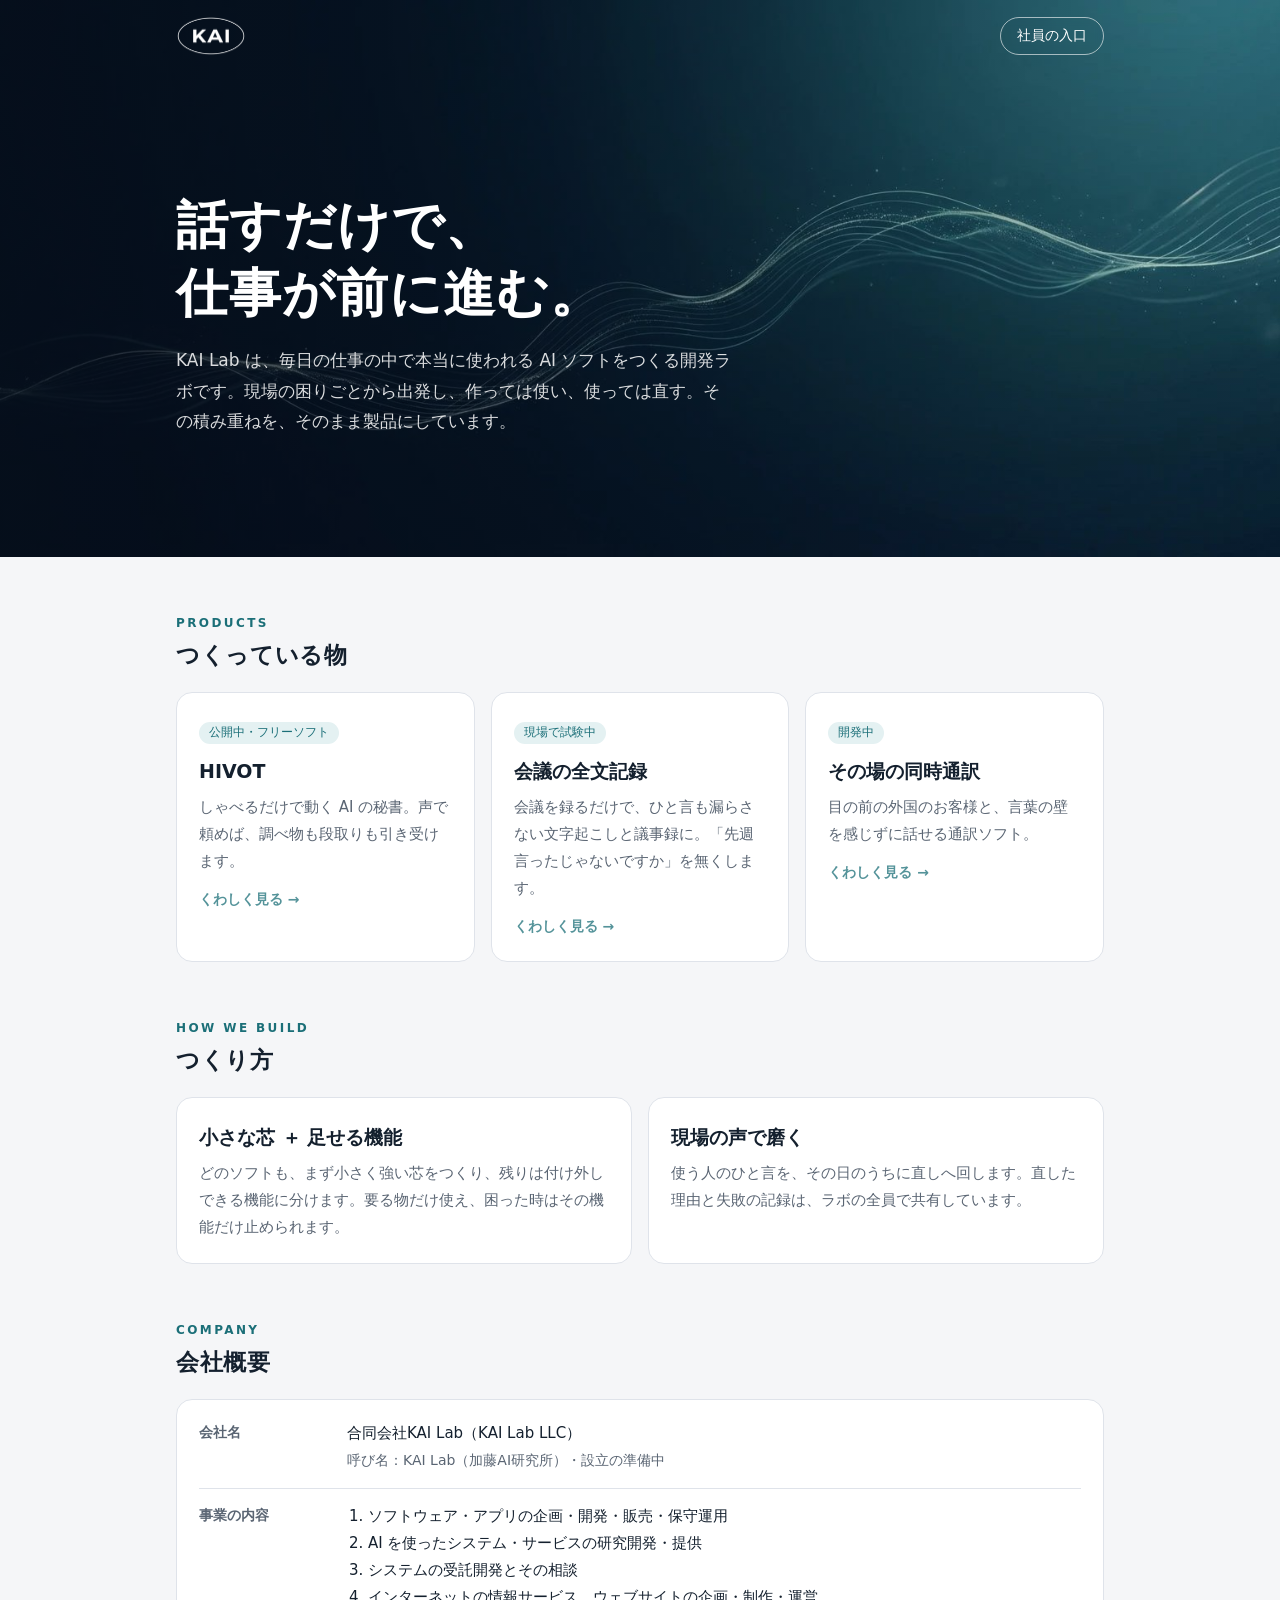
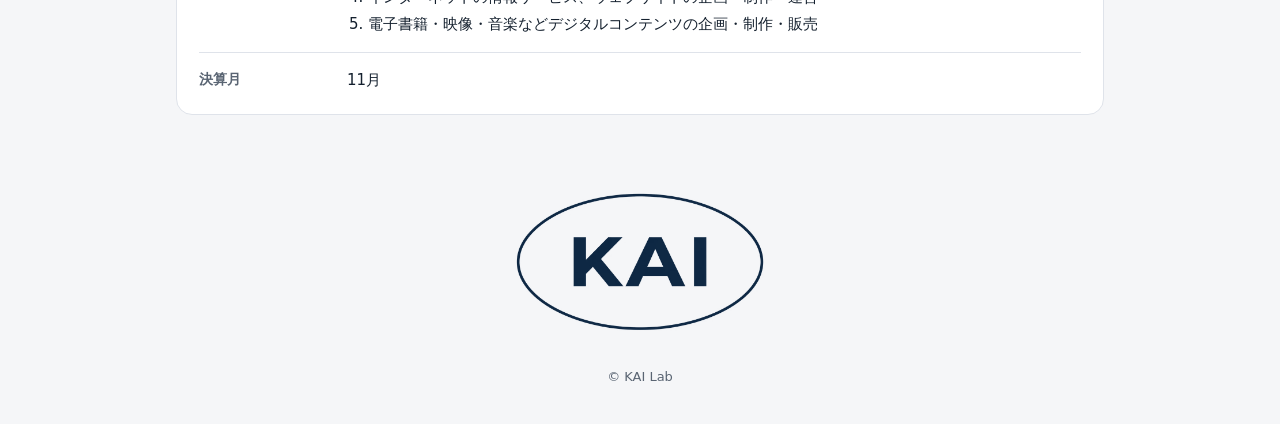
==== docs/index.html @ 9863f71c "公式ページに会社概要（合同会社KAI Lab・事業の内容・決算月）を足す KAI会社登録の主任から届いた決まり（2026-11-25）どおり。本店の住所・代表者はまだ載せない。  Co-Authore" ====
<!doctype html>
<html lang="ja">
<head>
<meta charset="utf-8">
<meta name="viewport" content="width=device-width,initial-scale=1">
<title>KAI Lab</title>
<meta name="description" content="KAI Lab は、話すだけで仕事が進む AI ソフトをつくる開発ラボです。">
<meta property="og:title" content="KAI Lab">
<meta property="og:description" content="話すだけで、仕事が前に進む。現場で本当に使われる AI ソフトをつくる開発ラボ。">
<meta property="og:image" content="https://madbrolabs.github.io/kai-shain/img/hero.jpg">
<link rel="icon" href="img/kai_logo_s.png">
<style>
:root{--bg:#f5f6f8;--card:#fff;--ink:#14202e;--sub:#5a6573;--line:#dfe3ea;--navy:#0d2843;--acc:#1b6f78;--acc2:#e4f1f2}
@media (prefers-color-scheme:dark){:root{--bg:#0b1520;--card:#122233;--ink:#e8edf3;--sub:#9fb0c2;--line:#243649;--acc:#6cc6cc;--acc2:#16303a}}
*{box-sizing:border-box}
body{margin:0;background:var(--bg);color:var(--ink);font:17px/1.8 "Hiragino Sans","Yu Gothic UI","Meiryo",system-ui,sans-serif}
.w{max-width:960px;margin:0 auto;padding:0 16px}
.hero{position:relative;color:#fff;background:#0a1a2b url(img/hero.jpg) center/cover no-repeat;overflow:hidden}
.hero::after{content:"";position:absolute;inset:0;background:linear-gradient(90deg,rgba(6,16,28,.82) 0%,rgba(6,16,28,.45) 55%,rgba(6,16,28,.1) 100%)}
.hero>*{position:relative;z-index:1}
nav{display:flex;align-items:center;padding:16px 0}
nav img{height:40px;width:auto;display:block}
nav .sp{flex:1}
nav a{color:#fff;text-decoration:none;font-size:14px;border:1px solid rgba(255,255,255,.6);border-radius:99px;padding:5px 16px;backdrop-filter:blur(4px)}
nav a:hover{background:rgba(255,255,255,.12)}
.hero .w{padding-bottom:0}
.hero-in{padding:min(14vw,120px) 0 min(14vw,120px)}
.hero h1{font-size:clamp(30px,6.4vw,52px);line-height:1.3;margin:0 0 18px;letter-spacing:.02em;font-weight:700}
.hero p{color:rgba(255,255,255,.85);font-size:17px;max-width:560px;margin:0}
h2{font-size:23px;margin:56px 0 16px;letter-spacing:.03em}
h2 small{display:block;font-size:12px;color:var(--acc);letter-spacing:.2em;font-weight:600}
.g{display:grid;grid-template-columns:repeat(auto-fit,minmax(250px,1fr));gap:16px}
.c{background:var(--card);border:1px solid var(--line);border-radius:16px;padding:22px;transition:transform .2s,box-shadow .2s}
.c:hover{transform:translateY(-2px);box-shadow:0 10px 28px rgba(13,40,67,.10)}
.c h3{margin:0 0 6px;font-size:19px}
.c p{margin:0;color:var(--sub);font-size:15px}
.tag{display:inline-block;font-size:12px;background:var(--acc2);color:var(--acc);border-radius:99px;padding:0 10px;margin-bottom:10px}
.c a{color:var(--acc)}
a.ln{display:block;color:inherit;text-decoration:none;position:relative}
a.ln:hover,a.ln:focus-visible{transform:translateY(-4px);border-color:var(--acc);box-shadow:0 0 0 3px var(--acc2),0 14px 36px rgba(27,111,120,.28);outline:none}
a.ln:hover h3,a.ln:focus-visible h3{color:var(--acc)}
a.ln .more{display:block;margin-top:12px;font-size:14px;font-weight:700;color:var(--acc);opacity:.75;transition:opacity .2s,transform .2s}
a.ln:hover .more{opacity:1;transform:translateX(4px)}
.gaiyou{background:var(--card);border:1px solid var(--line);border-radius:16px;padding:6px 22px;margin:0}
.gaiyou div{display:grid;grid-template-columns:8em 1fr;gap:12px;padding:14px 0;border-top:1px solid var(--line)}
.gaiyou div:first-child{border-top:0}
.gaiyou dt{color:var(--sub);font-size:14px;font-weight:600}
.gaiyou dd{margin:0;font-size:15px}
.gaiyou ol{margin:0;padding-left:1.4em}
@media (max-width:560px){.gaiyou div{grid-template-columns:1fr;gap:2px}}
.mark{display:flex;justify-content:center;margin:72px 0 0}
.mark img{width:min(260px,60vw);height:auto}
.mark .d{display:none}
@media (prefers-color-scheme:dark){.mark .l{display:none}.mark .d{display:block}}
footer{color:var(--sub);font-size:13px;padding:28px 0 36px;text-align:center}
</style>
</head>
<body>
<header class="hero">
<div class="w">
<nav><img src="img/kai_logo_shiro_s.png" alt="KAI"><span class="sp"></span><a href="shain/">社員の入口</a></nav>
<div class="hero-in">
<h1>話すだけで、<br>仕事が前に進む。</h1>
<p>KAI Lab は、毎日の仕事の中で本当に使われる AI ソフトをつくる開発ラボです。現場の困りごとから出発し、作っては使い、使っては直す。その積み重ねを、そのまま製品にしています。</p>
</div>
</div>
</header>
<main class="w">
<h2><small>PRODUCTS</small>つくっている物</h2>
<div class="g">
<a class="c ln" href="hivot.html"><span class="tag">公開中・フリーソフト</span><h3>HIVOT</h3><p>しゃべるだけで動く AI の秘書。声で頼めば、調べ物も段取りも引き受けます。</p><span class="more">くわしく見る →</span></a>
<a class="c ln" href="gijiroku.html"><span class="tag">現場で試験中</span><h3>会議の全文記録</h3><p>会議を録るだけで、ひと言も漏らさない文字起こしと議事録に。「先週言ったじゃないですか」を無くします。</p><span class="more">くわしく見る →</span></a>
<a class="c ln" href="tsuuyaku.html"><span class="tag">開発中</span><h3>その場の同時通訳</h3><p>目の前の外国のお客様と、言葉の壁を感じずに話せる通訳ソフト。</p><span class="more">くわしく見る →</span></a>
</div>

<h2><small>HOW WE BUILD</small>つくり方</h2>
<div class="g">
<div class="c"><h3>小さな芯 ＋ 足せる機能</h3><p>どのソフトも、まず小さく強い芯をつくり、残りは付け外しできる機能に分けます。要る物だけ使え、困った時はその機能だけ止められます。</p></div>
<div class="c"><h3>現場の声で磨く</h3><p>使う人のひと言を、その日のうちに直しへ回します。直した理由と失敗の記録は、ラボの全員で共有しています。</p></div>
</div>

<h2><small>COMPANY</small>会社概要</h2>
<dl class="gaiyou">
<div><dt>会社名</dt><dd>合同会社KAI Lab（KAI Lab LLC）<br><span style="color:var(--sub);font-size:14px">呼び名：KAI Lab（加藤AI研究所）・設立の準備中</span></dd></div>
<div><dt>事業の内容</dt><dd><ol>
<li>ソフトウェア・アプリの企画・開発・販売・保守運用</li>
<li>AI を使ったシステム・サービスの研究開発・提供</li>
<li>システムの受託開発とその相談</li>
<li>インターネットの情報サービス、ウェブサイトの企画・制作・運営</li>
<li>電子書籍・映像・音楽などデジタルコンテンツの企画・制作・販売</li>
</ol></dd></div>
<div><dt>決算月</dt><dd>11月</dd></div>
</dl>

<div class="mark"><img class="l" src="img/kai_logo.png" alt="KAI"><img class="d" src="img/kai_logo_shiro.png" alt=""></div>
<footer>© KAI Lab</footer>
</main>
</body>
</html>
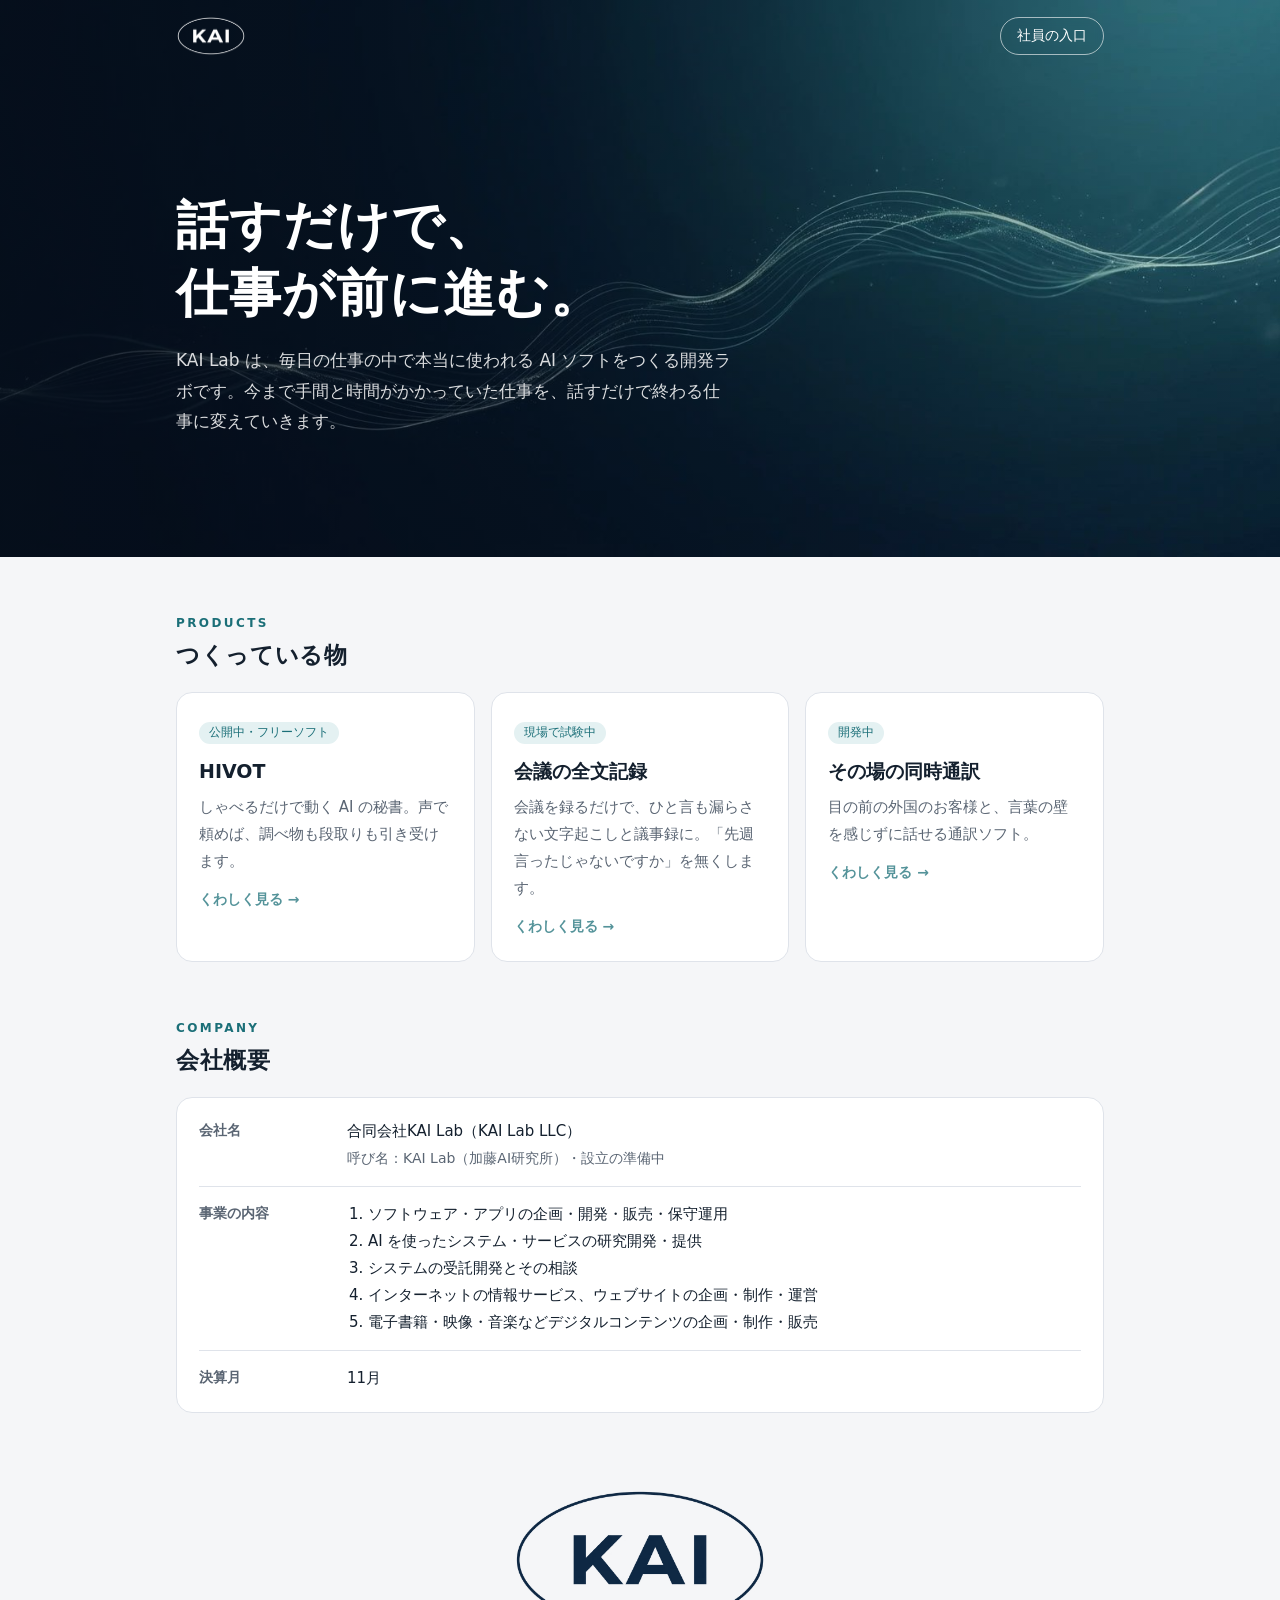
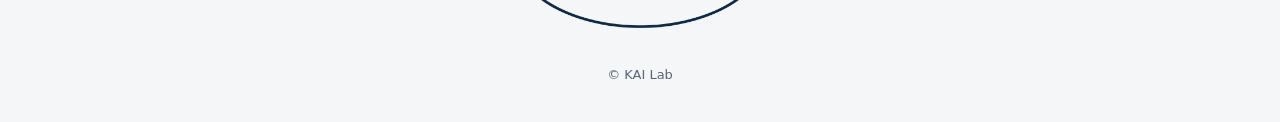
==== commit d29e1a32: "公式ページの文を「出来る事」だけの言い方に直す（社長の決まり 2026-11-25） - index.html：「HOW WE BUILD つくり方」の節を丸ごと削除。冒頭の一文から作り方の話（作って" ====
--- a/docs/index.html
+++ b/docs/index.html
@@ -61,7 +61,7 @@
 <nav><img src="img/kai_logo_shiro_s.png" alt="KAI"><span class="sp"></span><a href="shain/">社員の入口</a></nav>
 <div class="hero-in">
 <h1>話すだけで、<br>仕事が前に進む。</h1>
-<p>KAI Lab は、毎日の仕事の中で本当に使われる AI ソフトをつくる開発ラボです。現場の困りごとから出発し、作っては使い、使っては直す。その積み重ねを、そのまま製品にしています。</p>
+<p>KAI Lab は、毎日の仕事の中で本当に使われる AI ソフトをつくる開発ラボです。今まで手間と時間がかかっていた仕事を、話すだけで終わる仕事に変えていきます。</p>
 </div>
 </div>
 </header>
@@ -71,12 +71,6 @@
 <a class="c ln" href="hivot.html"><span class="tag">公開中・フリーソフト</span><h3>HIVOT</h3><p>しゃべるだけで動く AI の秘書。声で頼めば、調べ物も段取りも引き受けます。</p><span class="more">くわしく見る →</span></a>
 <a class="c ln" href="gijiroku.html"><span class="tag">現場で試験中</span><h3>会議の全文記録</h3><p>会議を録るだけで、ひと言も漏らさない文字起こしと議事録に。「先週言ったじゃないですか」を無くします。</p><span class="more">くわしく見る →</span></a>
 <a class="c ln" href="tsuuyaku.html"><span class="tag">開発中</span><h3>その場の同時通訳</h3><p>目の前の外国のお客様と、言葉の壁を感じずに話せる通訳ソフト。</p><span class="more">くわしく見る →</span></a>
-</div>
-
-<h2><small>HOW WE BUILD</small>つくり方</h2>
-<div class="g">
-<div class="c"><h3>小さな芯 ＋ 足せる機能</h3><p>どのソフトも、まず小さく強い芯をつくり、残りは付け外しできる機能に分けます。要る物だけ使え、困った時はその機能だけ止められます。</p></div>
-<div class="c"><h3>現場の声で磨く</h3><p>使う人のひと言を、その日のうちに直しへ回します。直した理由と失敗の記録は、ラボの全員で共有しています。</p></div>
 </div>
 
 <h2><small>COMPANY</small>会社概要</h2>
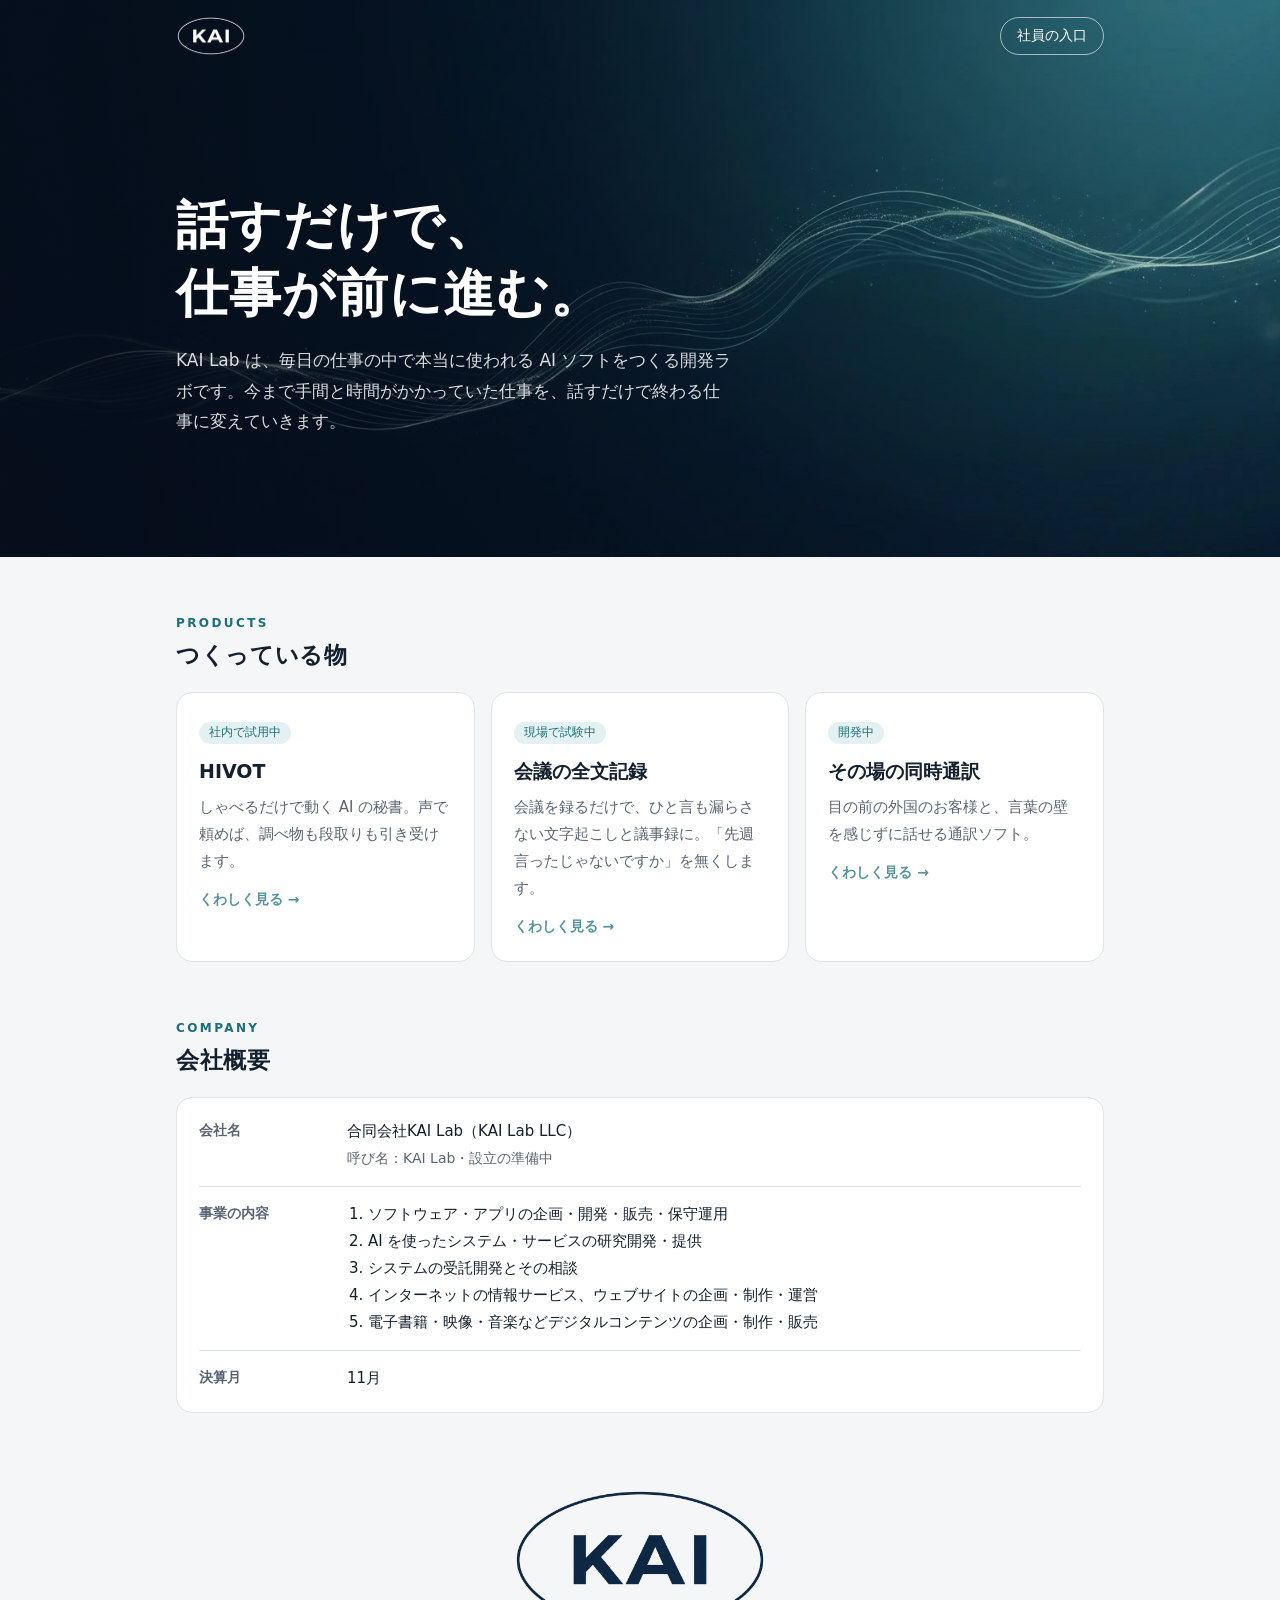
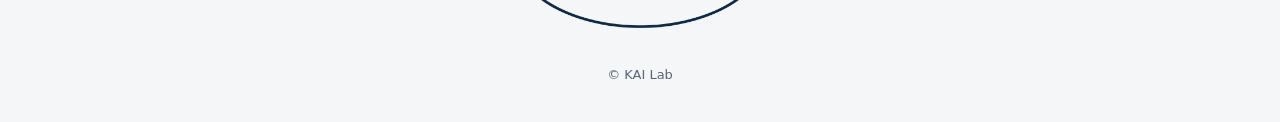
==== commit 572d1911: "公式サイト：HIVOT を「社内で試用中」に、会社の呼び名から名字を外す - HIVOT の GitHub が非公開になるため、hivot.html の「GitHub で見る・入れる」の道を外し、「使" ====
--- a/docs/index.html
+++ b/docs/index.html
@@ -68,14 +68,14 @@
 <main class="w">
 <h2><small>PRODUCTS</small>つくっている物</h2>
 <div class="g">
-<a class="c ln" href="hivot.html"><span class="tag">公開中・フリーソフト</span><h3>HIVOT</h3><p>しゃべるだけで動く AI の秘書。声で頼めば、調べ物も段取りも引き受けます。</p><span class="more">くわしく見る →</span></a>
+<a class="c ln" href="hivot.html"><span class="tag">社内で試用中</span><h3>HIVOT</h3><p>しゃべるだけで動く AI の秘書。声で頼めば、調べ物も段取りも引き受けます。</p><span class="more">くわしく見る →</span></a>
 <a class="c ln" href="gijiroku.html"><span class="tag">現場で試験中</span><h3>会議の全文記録</h3><p>会議を録るだけで、ひと言も漏らさない文字起こしと議事録に。「先週言ったじゃないですか」を無くします。</p><span class="more">くわしく見る →</span></a>
 <a class="c ln" href="tsuuyaku.html"><span class="tag">開発中</span><h3>その場の同時通訳</h3><p>目の前の外国のお客様と、言葉の壁を感じずに話せる通訳ソフト。</p><span class="more">くわしく見る →</span></a>
 </div>
 
 <h2><small>COMPANY</small>会社概要</h2>
 <dl class="gaiyou">
-<div><dt>会社名</dt><dd>合同会社KAI Lab（KAI Lab LLC）<br><span style="color:var(--sub);font-size:14px">呼び名：KAI Lab（加藤AI研究所）・設立の準備中</span></dd></div>
+<div><dt>会社名</dt><dd>合同会社KAI Lab（KAI Lab LLC）<br><span style="color:var(--sub);font-size:14px">呼び名：KAI Lab・設立の準備中</span></dd></div>
 <div><dt>事業の内容</dt><dd><ol>
 <li>ソフトウェア・アプリの企画・開発・販売・保守運用</li>
 <li>AI を使ったシステム・サービスの研究開発・提供</li>
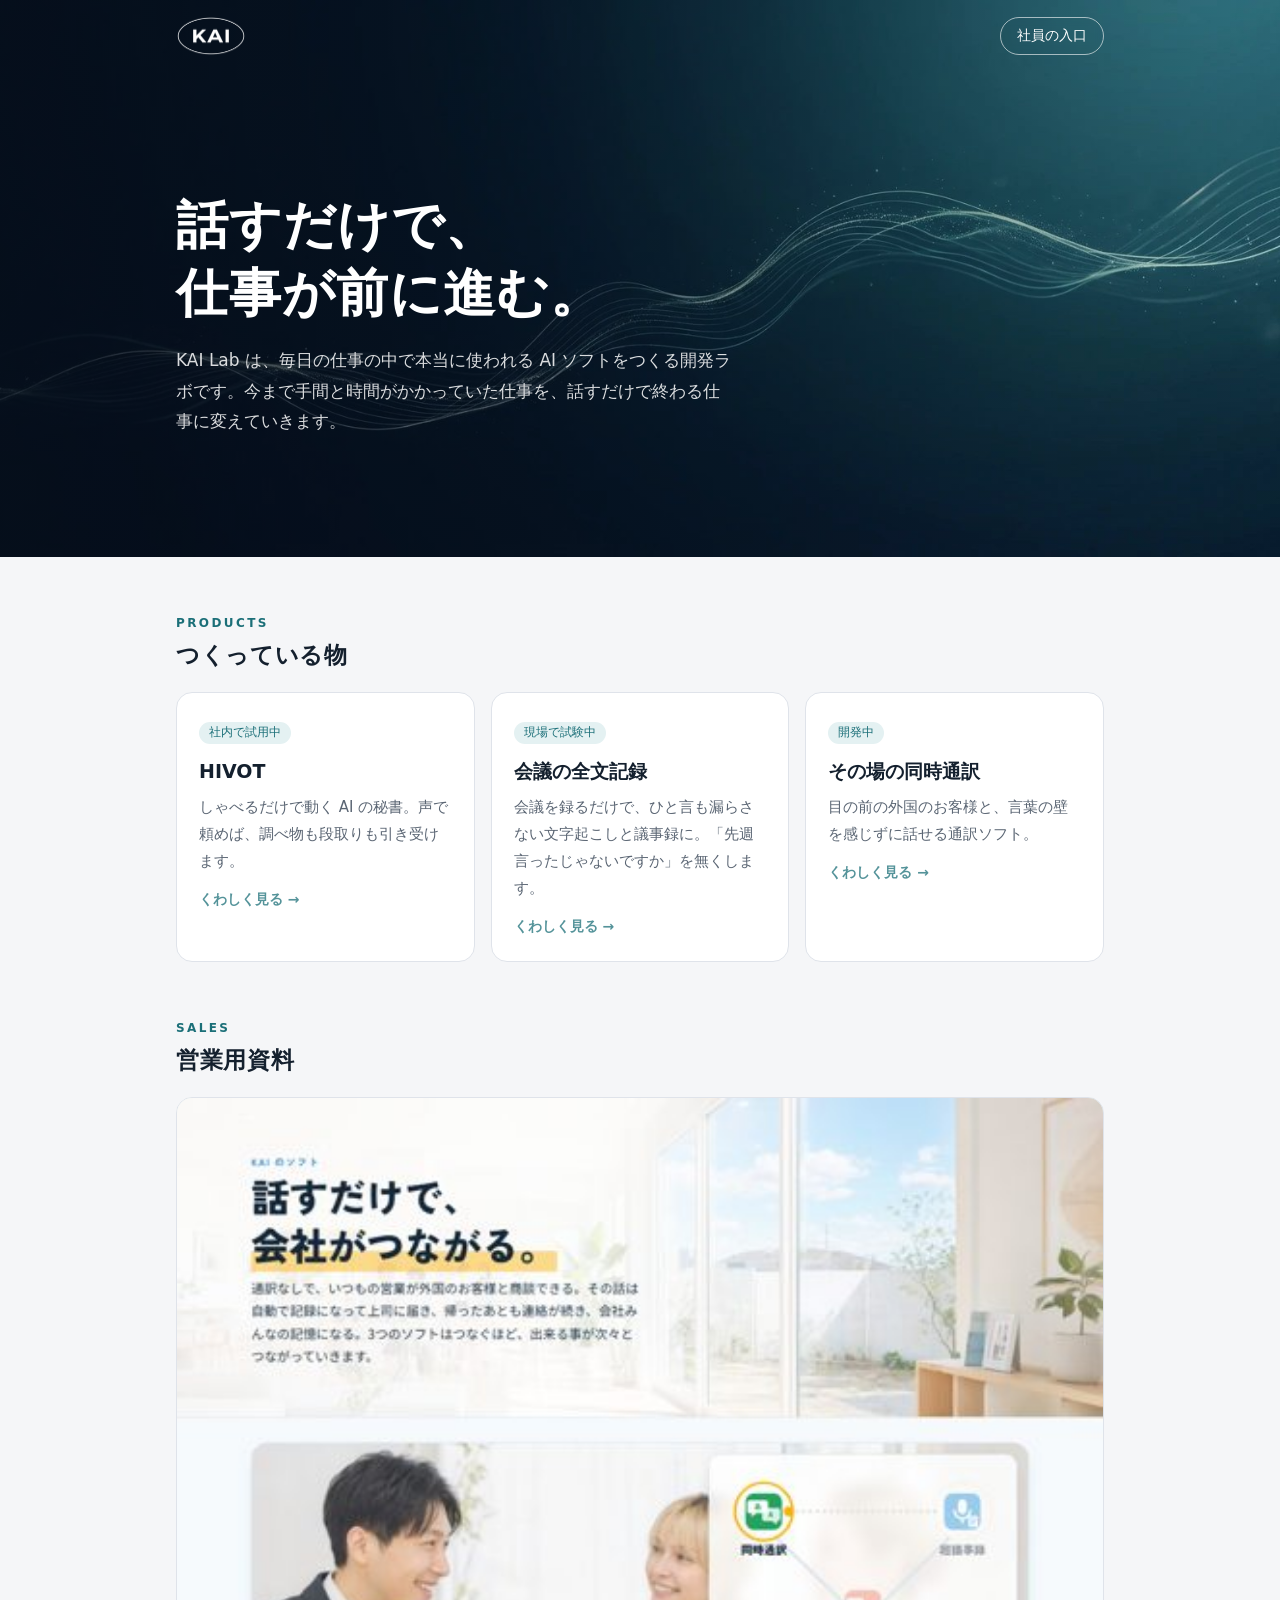
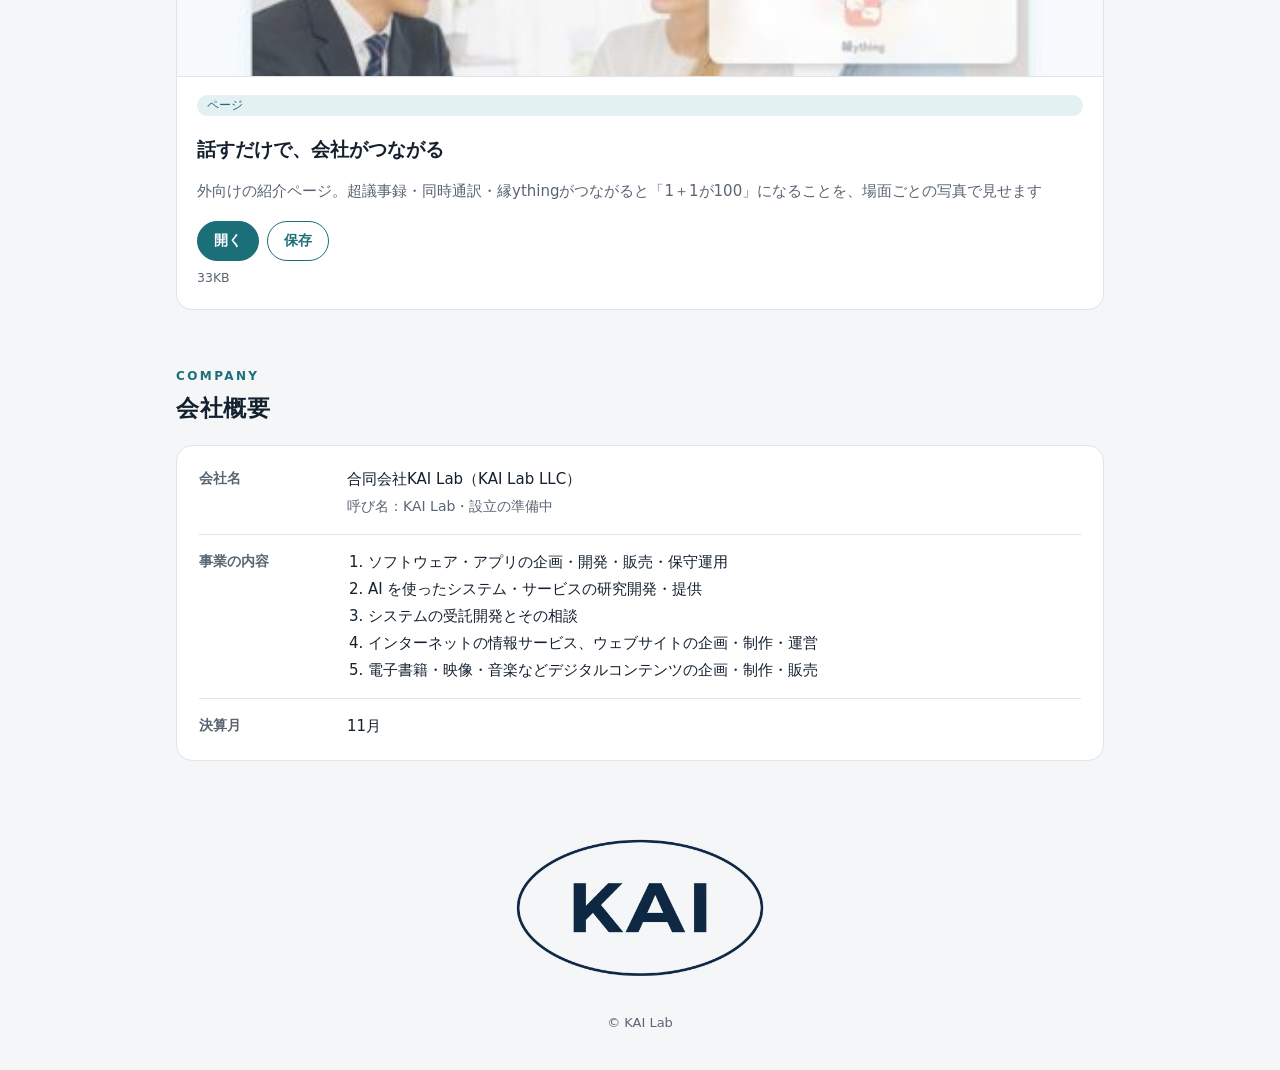
==== commit a356b457: "営業用資料の棚を作りました：公式ページ・社員ページ・社長／亀井／岩田さんのページに、お客様に見せる紹介・プレゼンを並べます（社長の特命 2026-11-25・主任の頼み） - 機械 atsume/ei" ====
--- a/docs/index.html
+++ b/docs/index.html
@@ -53,6 +53,15 @@
 .mark .d{display:none}
 @media (prefers-color-scheme:dark){.mark .l{display:none}.mark .d{display:block}}
 footer{color:var(--sub);font-size:13px;padding:28px 0 36px;text-align:center}
+.sr{display:flex;flex-direction:column;padding:0;overflow:hidden}
+.sr .mi{aspect-ratio:16/10;background:var(--acc2);overflow:hidden;border-bottom:1px solid var(--line)}
+.sr .mi img{width:100%;height:100%;object-fit:cover;object-position:top;display:block}
+.sr .ui{padding:18px 20px 20px;display:flex;flex-direction:column;gap:6px;flex:1}
+.sr .bt{display:flex;flex-wrap:wrap;gap:8px;margin-top:auto;padding-top:10px}
+.sr .bt a{display:inline-block;text-decoration:none;font-size:14px;font-weight:700;border-radius:99px;padding:6px 16px;border:1px solid var(--acc);color:var(--acc)}
+.sr .bt a.hi{background:var(--acc);color:#fff}
+@media (prefers-color-scheme:dark){.sr .bt a.hi{color:#0b1520}}
+.sr .ok{font-size:12.5px;color:var(--sub)}
 </style>
 </head>
 <body>
@@ -73,6 +82,40 @@
 <a class="c ln" href="tsuuyaku.html"><span class="tag">開発中</span><h3>その場の同時通訳</h3><p>目の前の外国のお客様と、言葉の壁を感じずに話せる通訳ソフト。</p><span class="more">くわしく見る →</span></a>
 </div>
 
+<section id="eigyou" hidden>
+<h2><small>SALES</small>営業用資料</h2>
+<div class="g" id="eigyou-tana"></div>
+</section>
+<script>
+/* 営業用資料の棚：eigyou/tana.json（atsume/eigyou.py が台帳から作る・検めを通った物だけ）を1回だけ並べる */
+(function(){
+  var box = document.getElementById("eigyou-tana");
+  function el(t, c, x){ var e = document.createElement(t); if(c) e.className = c; if(x) e.textContent = x; return e; }
+  function bt(href, text, cls, dl){ var a = el("a", cls, text); a.href = href; if(dl) a.setAttribute("download", dl); else { a.target = "_blank"; a.rel = "noopener"; } return a; }
+  fetch("eigyou/tana.json", {cache: "no-cache"}).then(function(r){ return r.ok ? r.json() : {tana: []}; }).then(function(j){
+    var t = (j && j.tana) || []; if(!t.length) return;
+    t.forEach(function(x){
+      var ue = "eigyou/" + x.id + "/", c = el("div", "c sr"), mi = el("div", "mi"), ui = el("div", "ui"), b = el("div", "bt");
+      if(x.e){ var im = el("img"); im.src = ue + "e.jpg"; im.alt = ""; im.loading = "lazy"; mi.appendChild(im); }
+      c.appendChild(mi);
+      ui.appendChild(el("span", "tag", x.shurui === "PDF" ? (x.zentai ? "PDF・軽い版あり" : "PDF") : "ページ"));
+      ui.appendChild(el("h3", "", x.dai));
+      if(x.hitokoto) ui.appendChild(el("p", "", x.hitokoto));
+      if(x.soto){ b.appendChild(bt(x.soto, "開く", "hi")); }
+      else {
+        b.appendChild(bt(ue + x.hiraku, "開く", "hi"));
+        b.appendChild(bt(ue + x.hiraku, "保存", "", x.dl_na));
+        if(x.zentai) b.appendChild(bt(ue + x.zentai, "ちゃんとした版（" + x.ookisa_zentai + "）", ""));
+      }
+      ui.appendChild(b);
+      if(x.ookisa) ui.appendChild(el("span", "ok", (x.zentai ? "軽い版 " : "") + x.ookisa));
+      c.appendChild(ui); box.appendChild(c);
+    });
+    document.getElementById("eigyou").hidden = false;
+  }).catch(function(){});
+})();
+</script>
+
 <h2><small>COMPANY</small>会社概要</h2>
 <dl class="gaiyou">
 <div><dt>会社名</dt><dd>合同会社KAI Lab（KAI Lab LLC）<br><span style="color:var(--sub);font-size:14px">呼び名：KAI Lab・設立の準備中</span></dd></div>
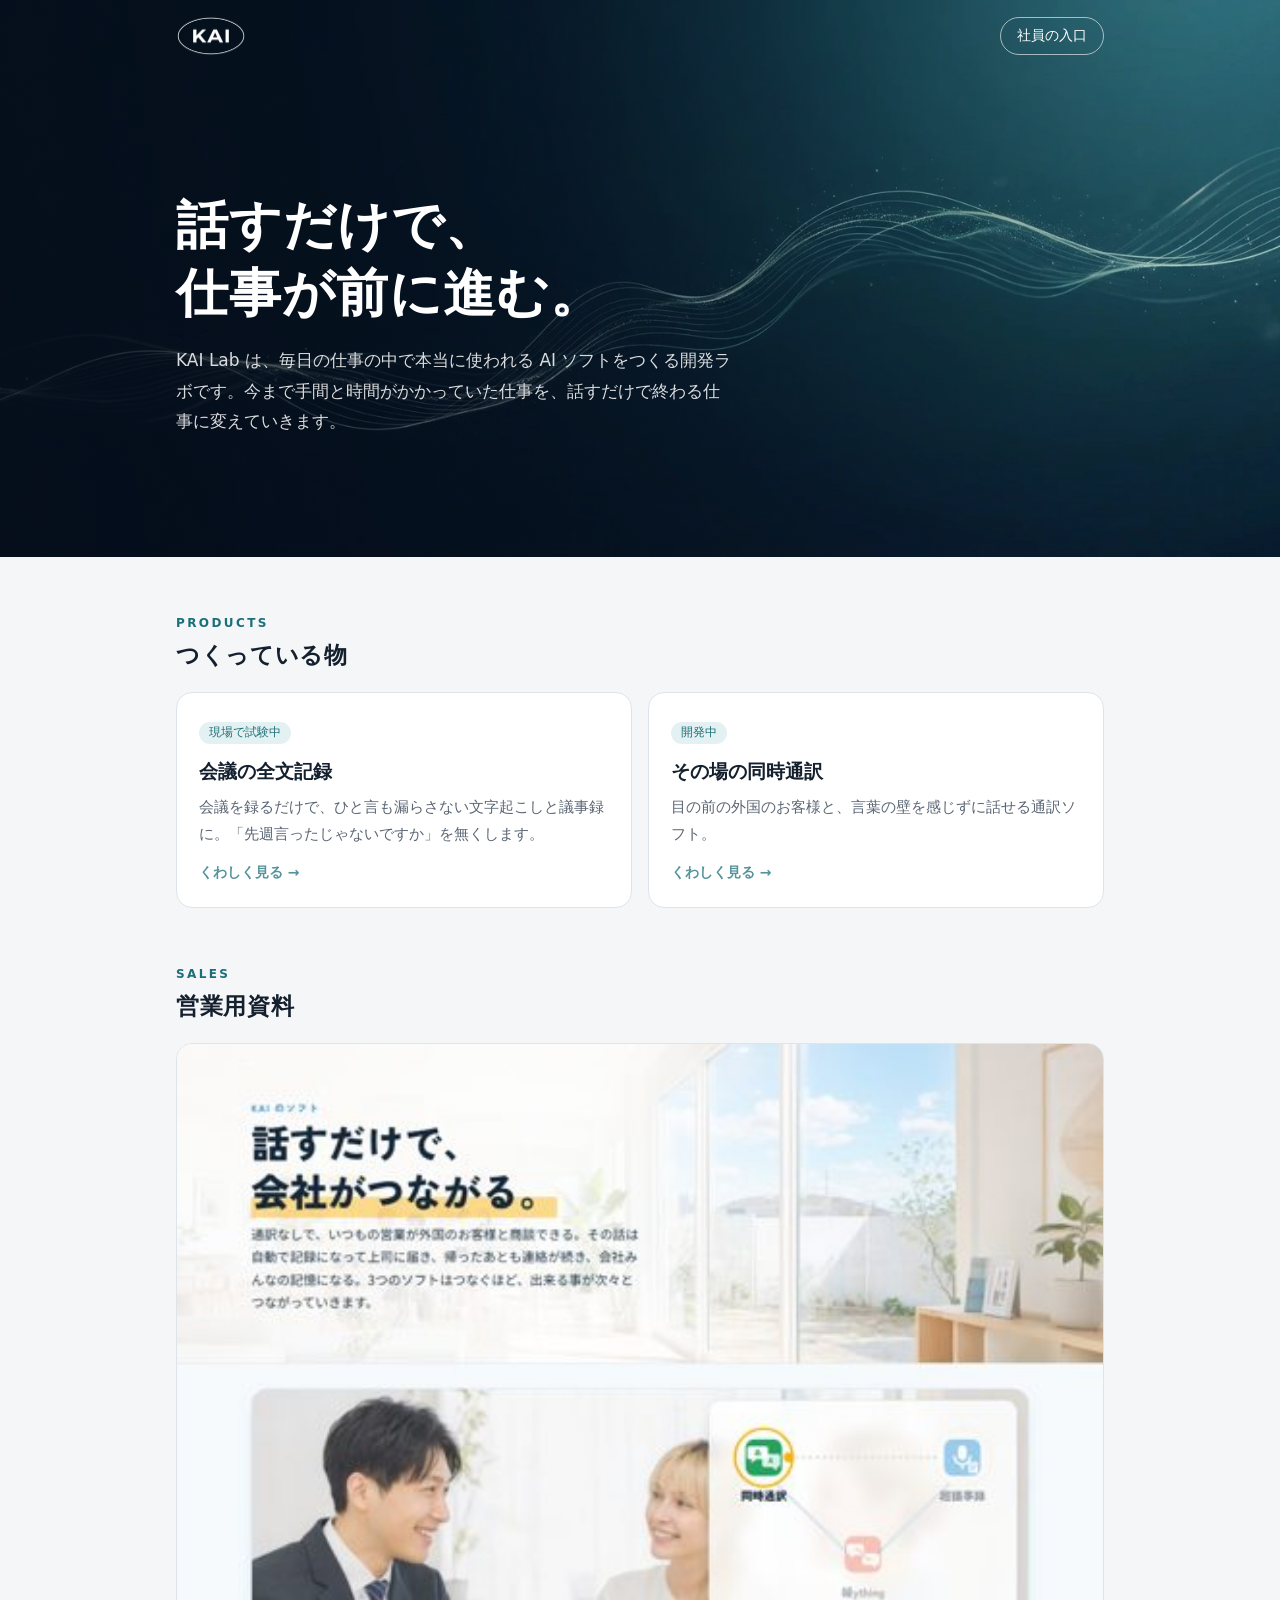
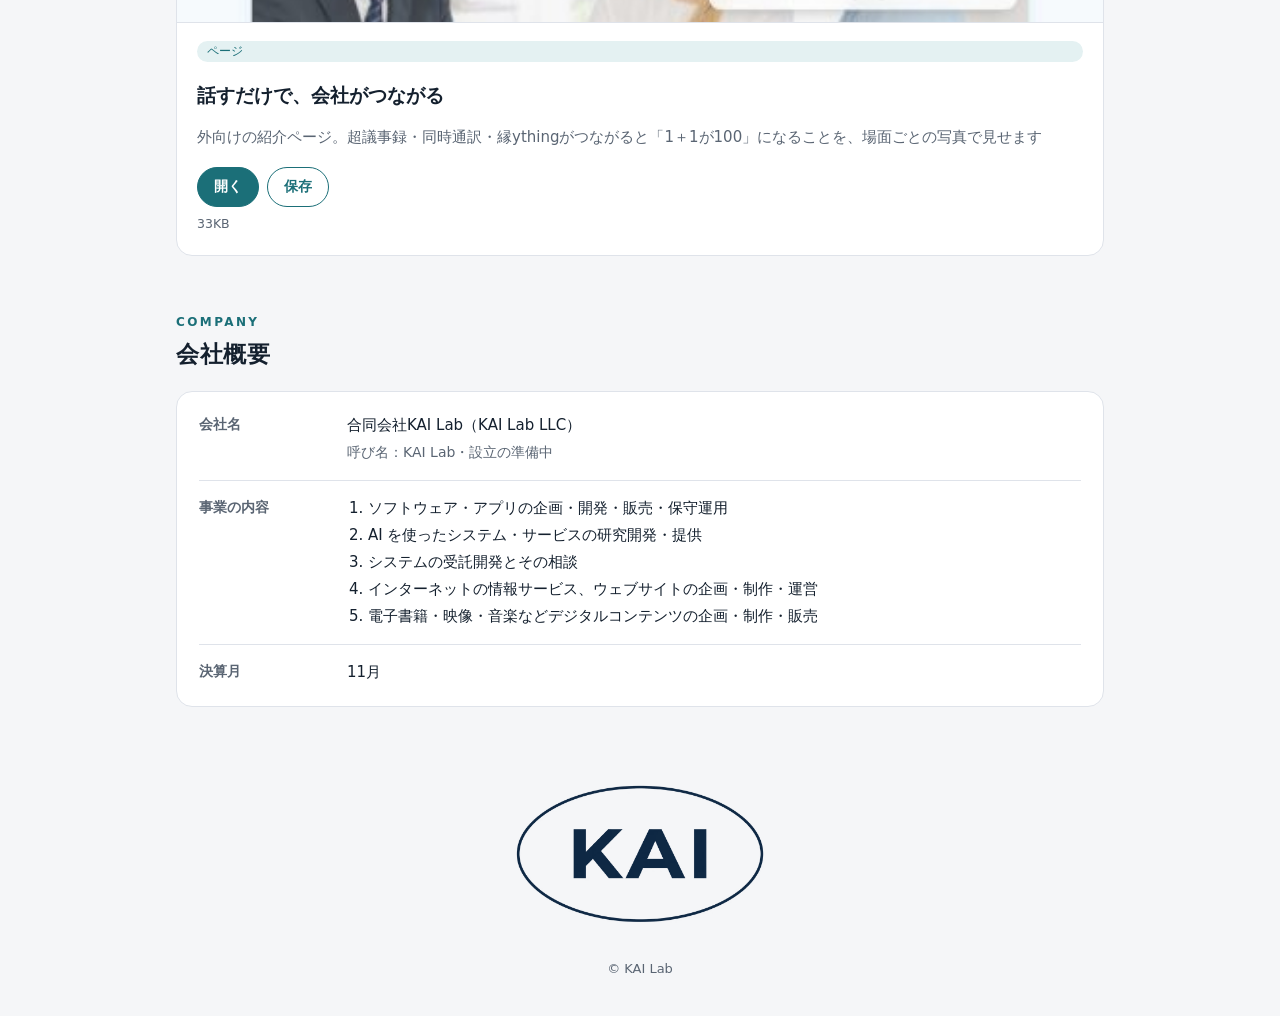
==== commit ecb12518: "HIVOT を社員だけの棚へ：公式の札と hivot.html を外し、亀井・岩田・勝山さんのページに出さない（係長の決め・主任の頼み 2026-11-25） - 公式ページ（docs/index.h" ====
--- a/docs/index.html
+++ b/docs/index.html
@@ -77,7 +77,6 @@
 <main class="w">
 <h2><small>PRODUCTS</small>つくっている物</h2>
 <div class="g">
-<a class="c ln" href="hivot.html"><span class="tag">社内で試用中</span><h3>HIVOT</h3><p>しゃべるだけで動く AI の秘書。声で頼めば、調べ物も段取りも引き受けます。</p><span class="more">くわしく見る →</span></a>
 <a class="c ln" href="gijiroku.html"><span class="tag">現場で試験中</span><h3>会議の全文記録</h3><p>会議を録るだけで、ひと言も漏らさない文字起こしと議事録に。「先週言ったじゃないですか」を無くします。</p><span class="more">くわしく見る →</span></a>
 <a class="c ln" href="tsuuyaku.html"><span class="tag">開発中</span><h3>その場の同時通訳</h3><p>目の前の外国のお客様と、言葉の壁を感じずに話せる通訳ソフト。</p><span class="more">くわしく見る →</span></a>
 </div>
@@ -98,7 +97,7 @@
       var ue = "eigyou/" + x.id + "/", c = el("div", "c sr"), mi = el("div", "mi"), ui = el("div", "ui"), b = el("div", "bt");
       if(x.e){ var im = el("img"); im.src = ue + "e.jpg"; im.alt = ""; im.loading = "lazy"; mi.appendChild(im); }
       c.appendChild(mi);
-      ui.appendChild(el("span", "tag", x.shurui === "PDF" ? (x.zentai ? "PDF・軽い版あり" : "PDF") : "ページ"));
+      ui.appendChild(el("span", "tag", x.shurui === "PDF" ? (x.zentai ? "PDF・軽い版あり" : "PDF") : (x.shurui === "動画" || x.shurui === "絵" ? x.shurui : "ページ")));
       ui.appendChild(el("h3", "", x.dai));
       if(x.hitokoto) ui.appendChild(el("p", "", x.hitokoto));
       if(x.soto){ b.appendChild(bt(x.soto, "開く", "hi")); }
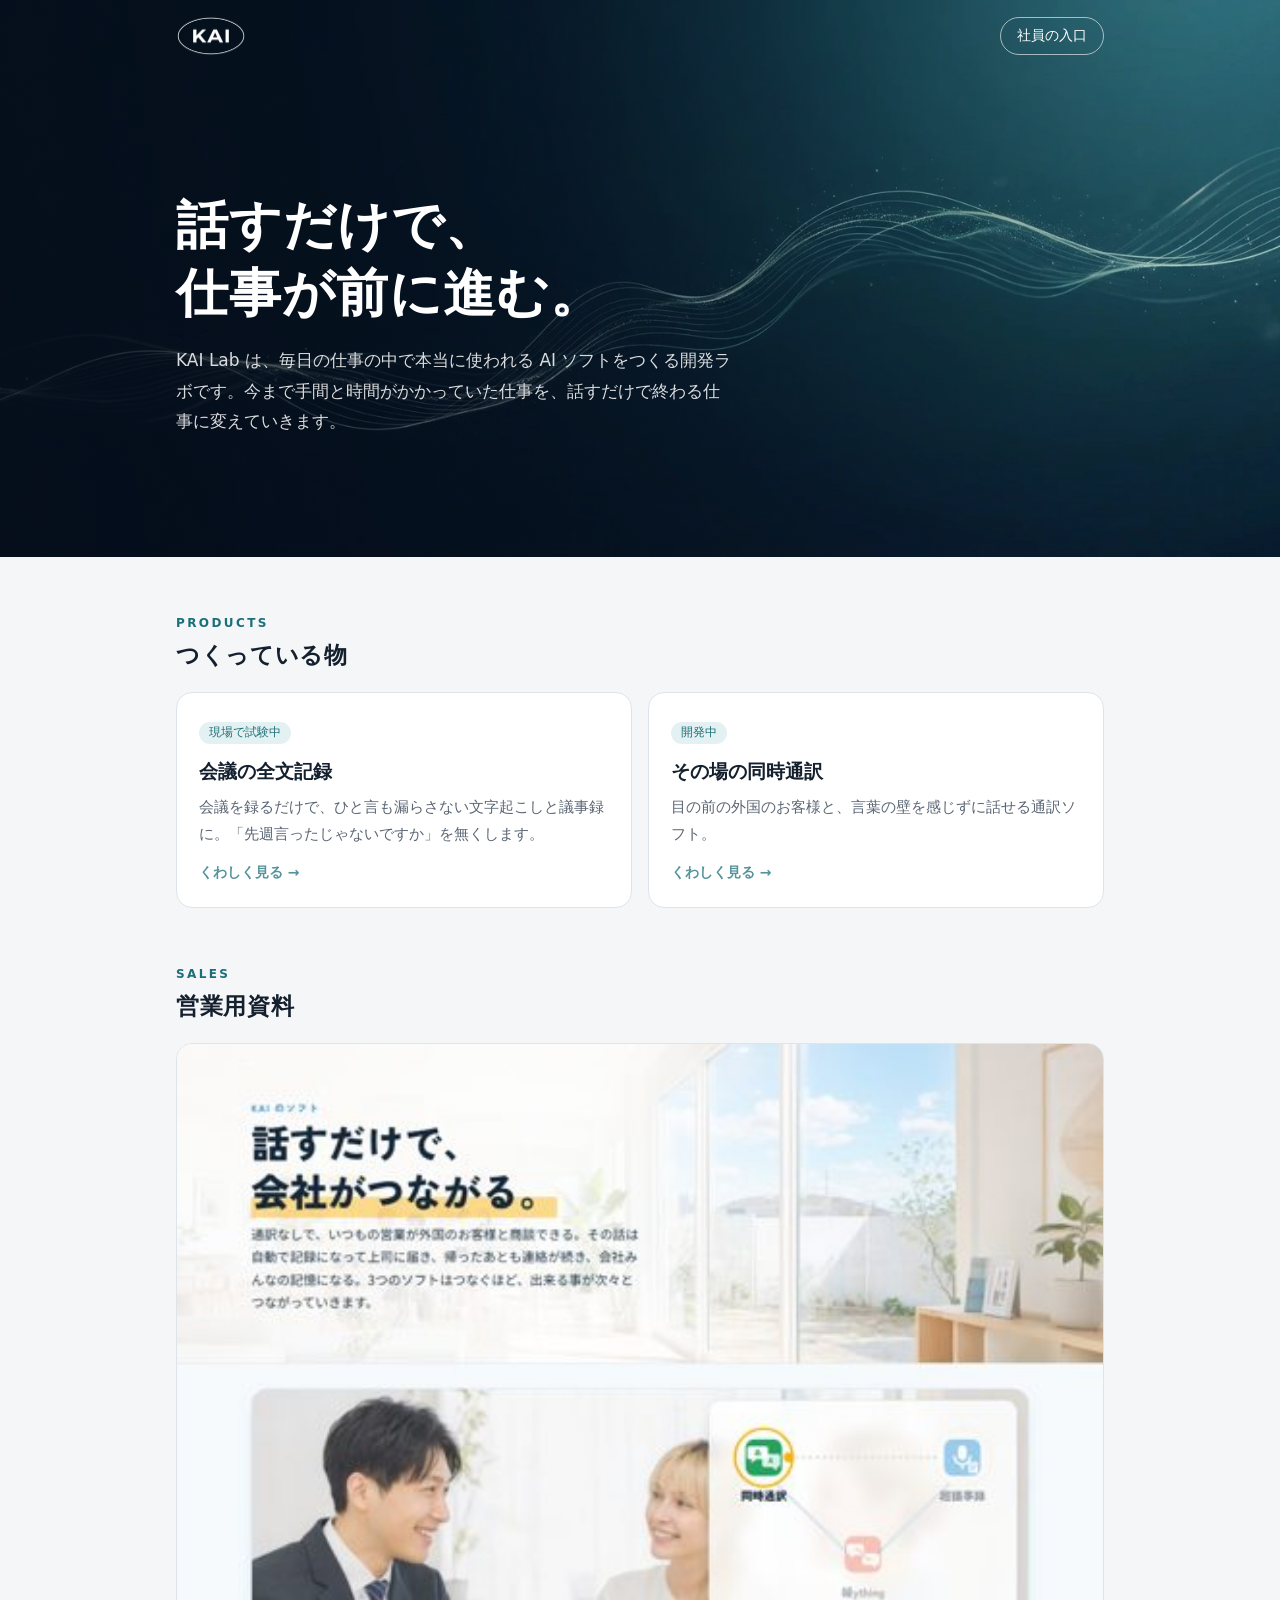
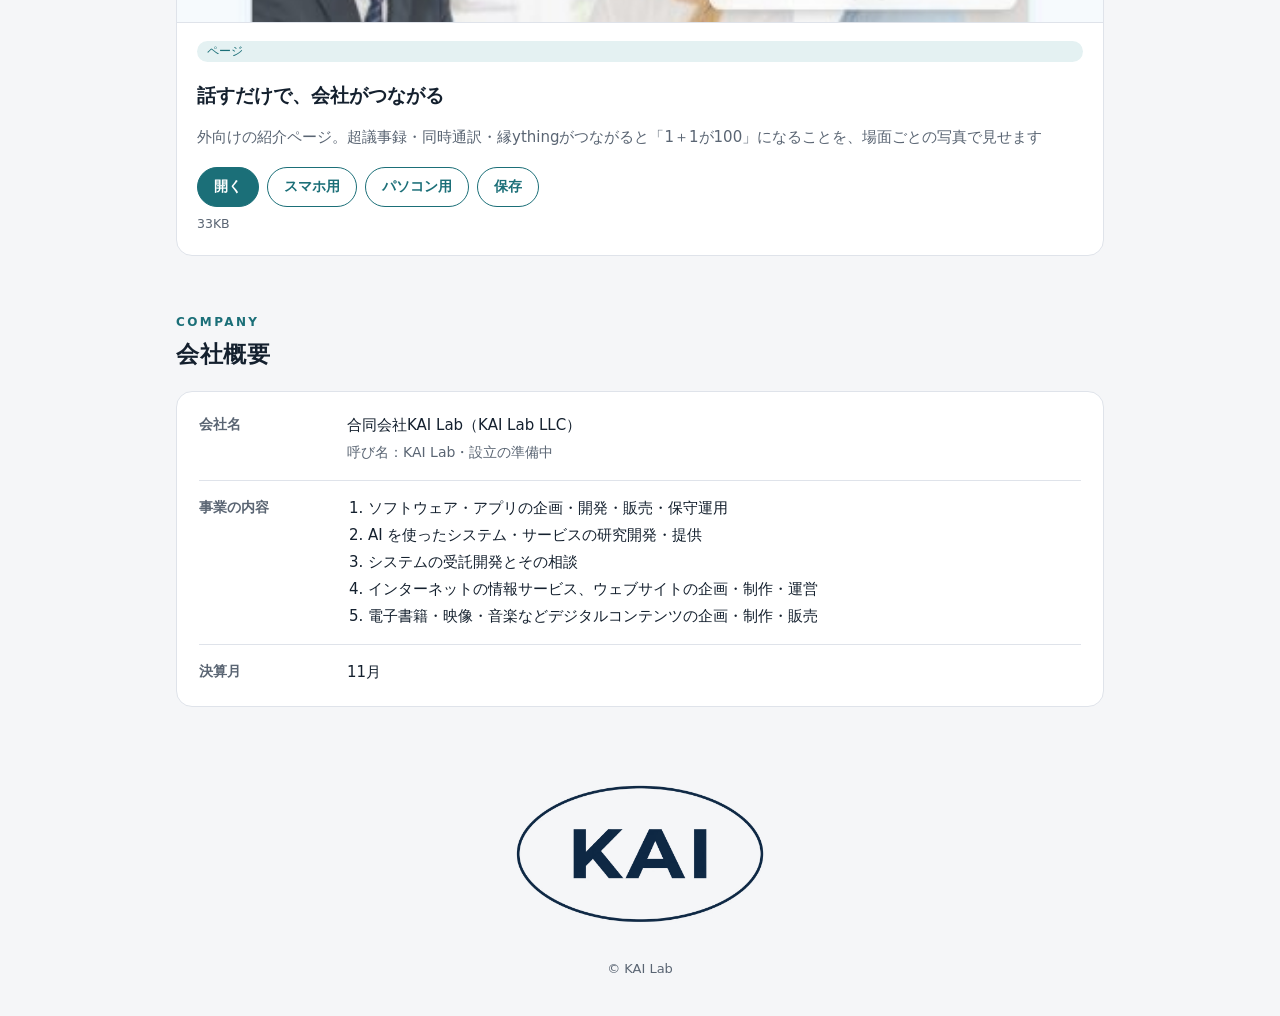
==== commit 30a7c391: "営業用資料の棚に「スマホ用」を足しました：札の「開く」は画面の幅でスマホ用／パソコン用を開き分け、札に「スマホ用」「パソコン用」の押し口を付けます（社長の頼み §25の追加 2026-11-25・主任" ====
--- a/docs/index.html
+++ b/docs/index.html
@@ -102,7 +102,10 @@
       if(x.hitokoto) ui.appendChild(el("p", "", x.hitokoto));
       if(x.soto){ b.appendChild(bt(x.soto, "開く", "hi")); }
       else {
-        b.appendChild(bt(ue + x.hiraku, "開く", "hi"));
+        // 開く＝画面の幅でスマホ用／パソコン用を開き分ける（押した時の幅で決める）。スマホ用が無い物は同じ物
+        var pc = ue + x.hiraku, sp = ue + (x.sumaho || x.hiraku), hk = bt(pc, "開く", "hi");
+        hk.onclick = function(){ hk.href = window.matchMedia && matchMedia("(max-width:700px)").matches ? sp : pc; };
+        b.appendChild(hk); b.appendChild(bt(sp, "スマホ用", "")); b.appendChild(bt(pc, "パソコン用", ""));
         b.appendChild(bt(ue + x.hiraku, "保存", "", x.dl_na));
         if(x.zentai) b.appendChild(bt(ue + x.zentai, "ちゃんとした版（" + x.ookisa_zentai + "）", ""));
       }
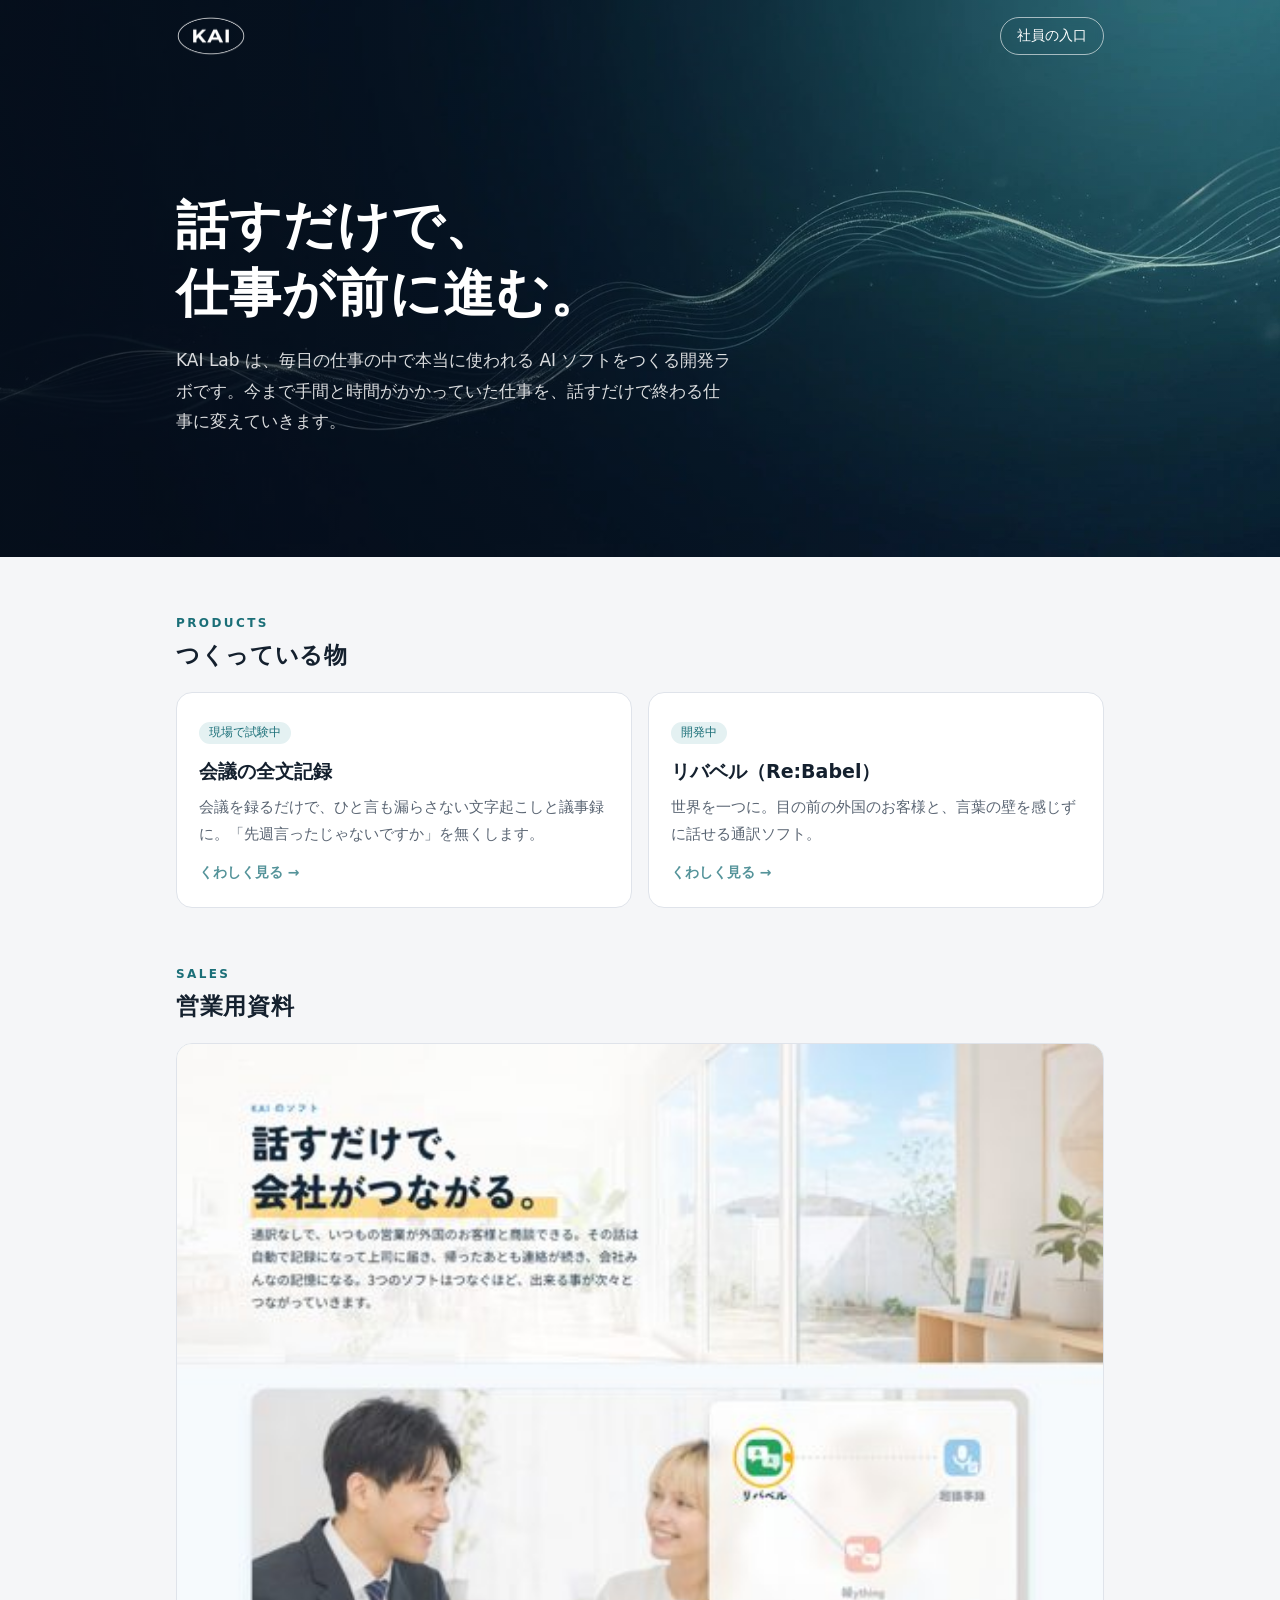
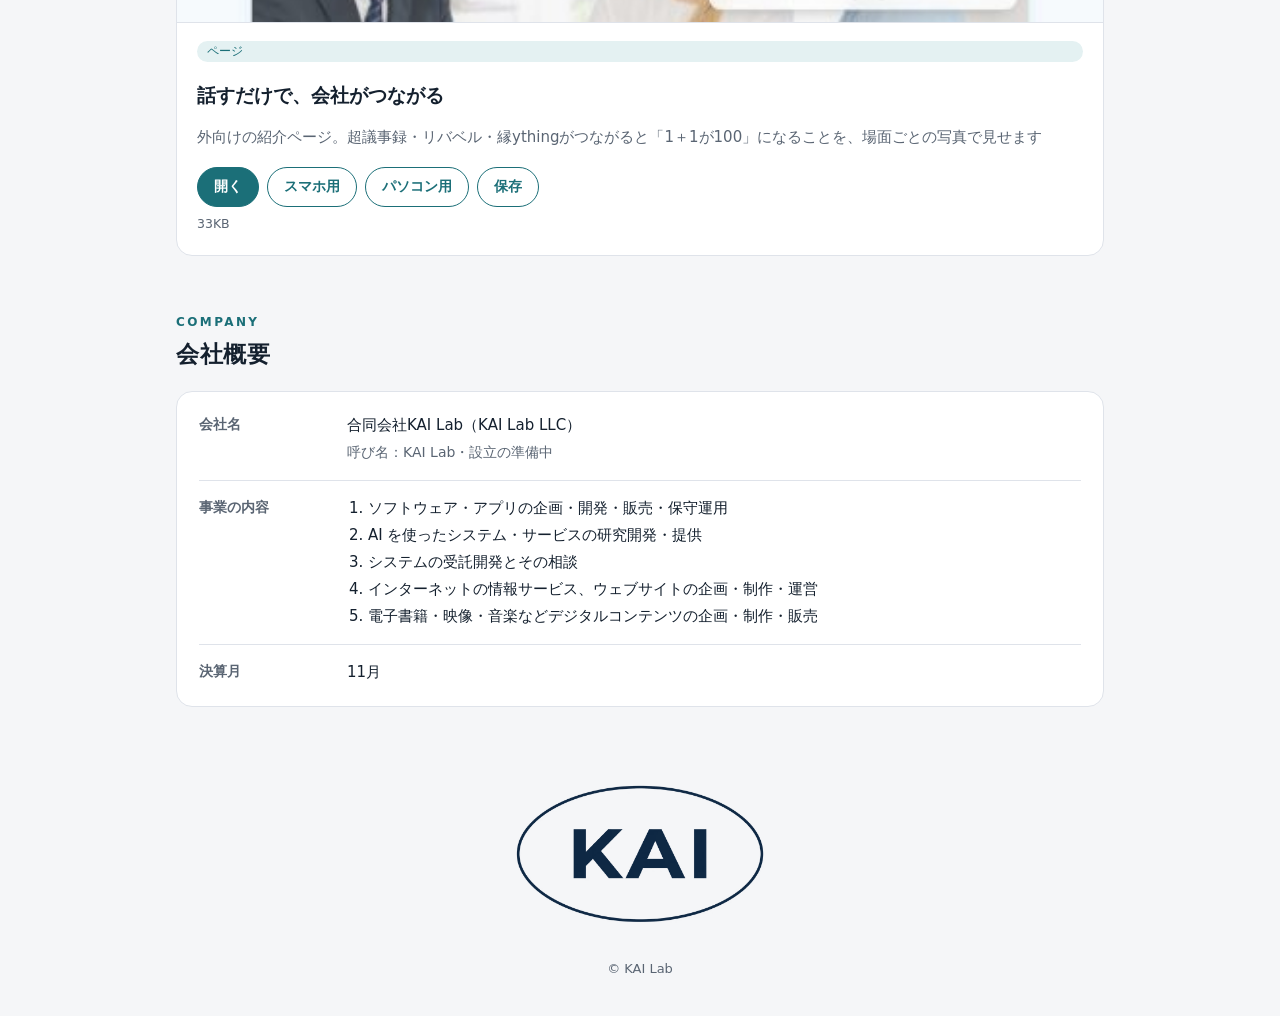
==== commit 0cb80420: "同時通訳アプリの表の名前を「リバベル（Re:Babel）」に替えました（合言葉「世界を一つに」も添える）。中の仕組みの名前 tsuuyaku はそのまま（社長の決め 2026-11-26・主任の頼み）" ====
--- a/docs/index.html
+++ b/docs/index.html
@@ -78,7 +78,7 @@
 <h2><small>PRODUCTS</small>つくっている物</h2>
 <div class="g">
 <a class="c ln" href="gijiroku.html"><span class="tag">現場で試験中</span><h3>会議の全文記録</h3><p>会議を録るだけで、ひと言も漏らさない文字起こしと議事録に。「先週言ったじゃないですか」を無くします。</p><span class="more">くわしく見る →</span></a>
-<a class="c ln" href="tsuuyaku.html"><span class="tag">開発中</span><h3>その場の同時通訳</h3><p>目の前の外国のお客様と、言葉の壁を感じずに話せる通訳ソフト。</p><span class="more">くわしく見る →</span></a>
+<a class="c ln" href="tsuuyaku.html"><span class="tag">開発中</span><h3>リバベル（Re:Babel）</h3><p>世界を一つに。目の前の外国のお客様と、言葉の壁を感じずに話せる通訳ソフト。</p><span class="more">くわしく見る →</span></a>
 </div>
 
 <section id="eigyou" hidden>
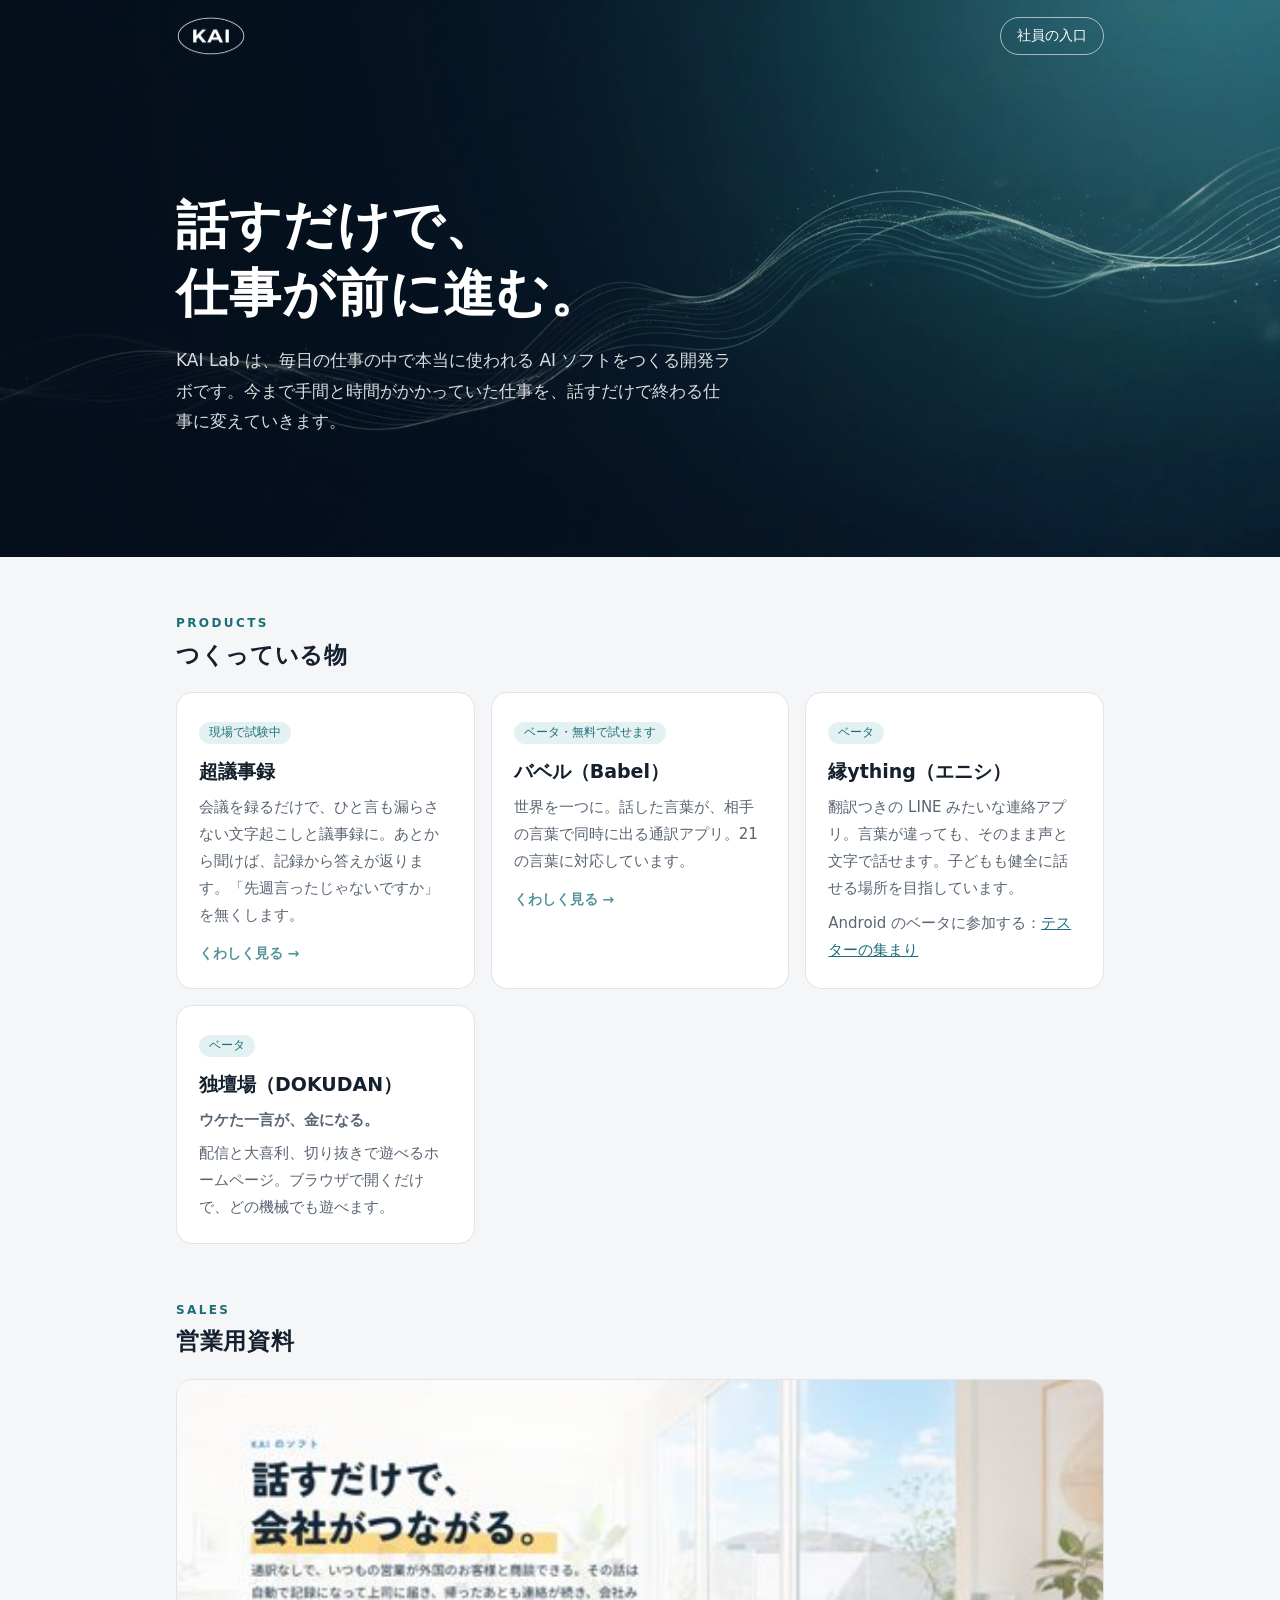
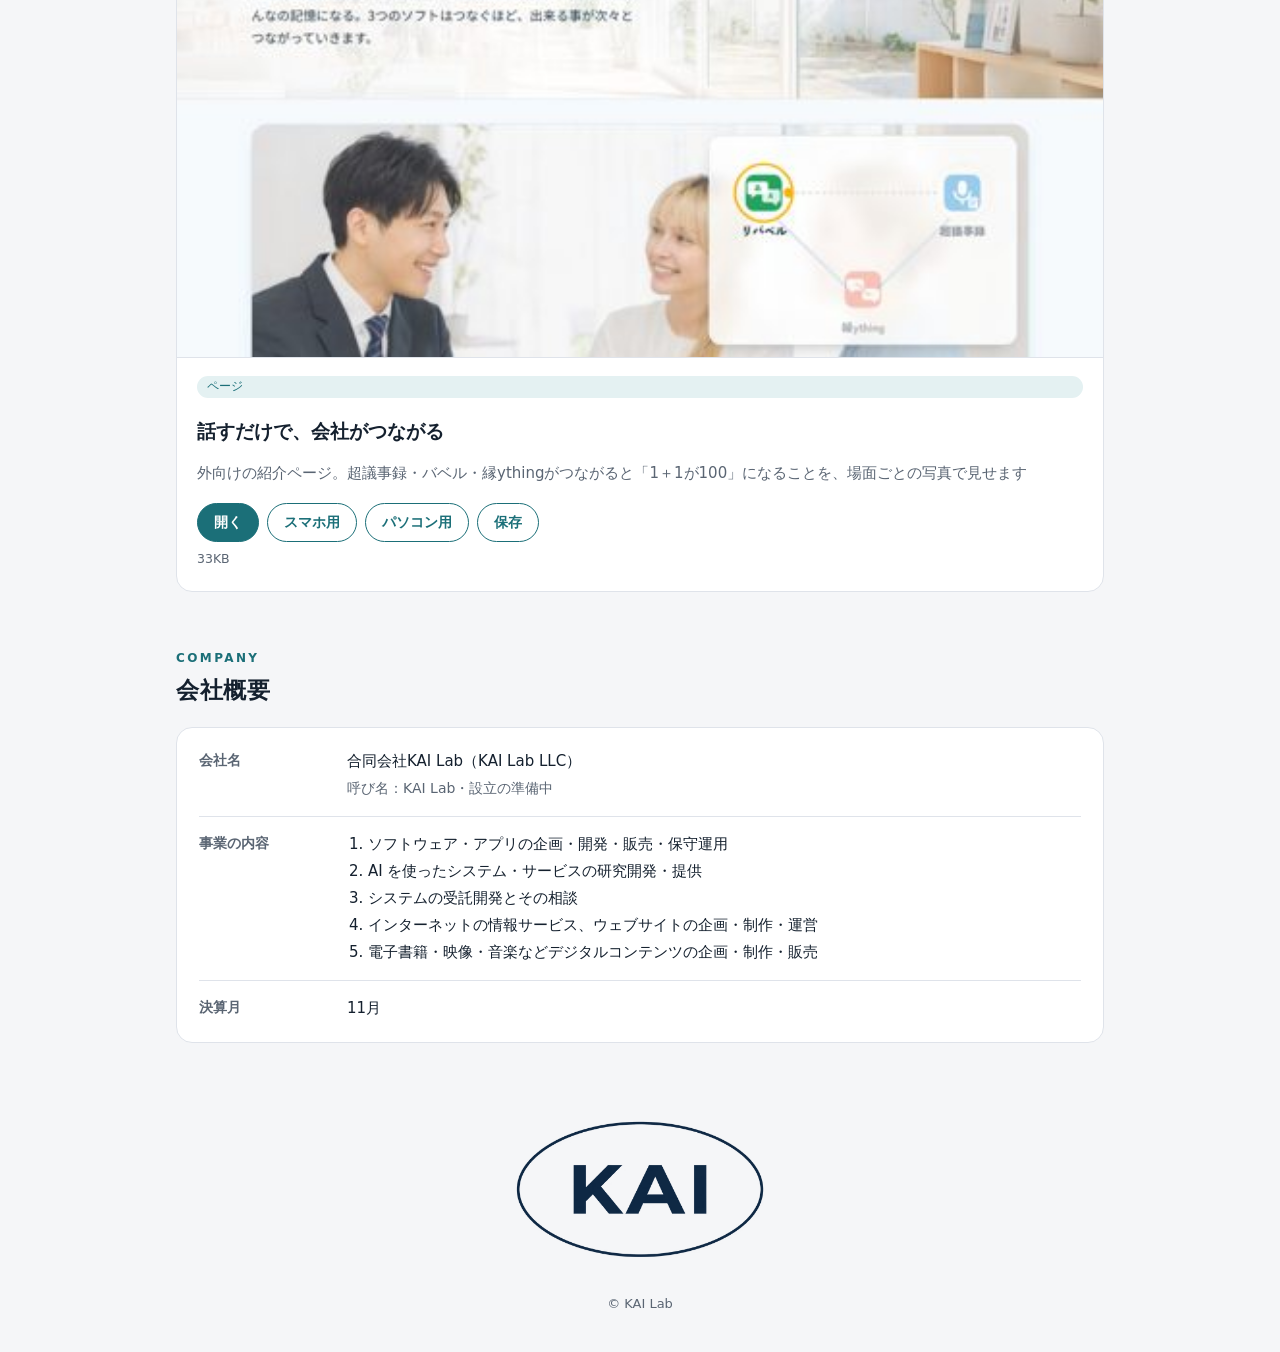
==== commit 212395d0: "ソフトの紹介を作り直し、営業部・ソフトウェア開発課のページを足しました - 部屋：進み・ダメ出しなどの記録の欄を出さない（KIROKU_MISERU=false・集める係は止めない）。代わりに「どんな" ====
--- a/docs/index.html
+++ b/docs/index.html
@@ -77,8 +77,10 @@
 <main class="w">
 <h2><small>PRODUCTS</small>つくっている物</h2>
 <div class="g">
-<a class="c ln" href="gijiroku.html"><span class="tag">現場で試験中</span><h3>会議の全文記録</h3><p>会議を録るだけで、ひと言も漏らさない文字起こしと議事録に。「先週言ったじゃないですか」を無くします。</p><span class="more">くわしく見る →</span></a>
-<a class="c ln" href="tsuuyaku.html"><span class="tag">開発中</span><h3>リバベル（Re:Babel）</h3><p>世界を一つに。目の前の外国のお客様と、言葉の壁を感じずに話せる通訳ソフト。</p><span class="more">くわしく見る →</span></a>
+<a class="c ln" href="gijiroku.html"><span class="tag">現場で試験中</span><h3>超議事録</h3><p>会議を録るだけで、ひと言も漏らさない文字起こしと議事録に。あとから聞けば、記録から答えが返ります。「先週言ったじゃないですか」を無くします。</p><span class="more">くわしく見る →</span></a>
+<a class="c ln" href="tsuuyaku.html"><span class="tag">ベータ・無料で試せます</span><h3>バベル（Babel）</h3><p>世界を一つに。話した言葉が、相手の言葉で同時に出る通訳アプリ。21の言葉に対応しています。</p><span class="more">くわしく見る →</span></a>
+<div class="c"><span class="tag">ベータ</span><h3>縁ything（エニシ）</h3><p>翻訳つきの LINE みたいな連絡アプリ。言葉が違っても、そのまま声と文字で話せます。子どもも健全に話せる場所を目指しています。</p><p style="margin-top:8px">Android のベータに参加する：<a href="https://groups.google.com/g/enishi-testers" target="_blank" rel="noopener">テスターの集まり</a></p></div>
+<div class="c"><span class="tag">ベータ</span><h3>独壇場（DOKUDAN）</h3><p><b>ウケた一言が、金になる。</b></p><p style="margin-top:6px">配信と大喜利、切り抜きで遊べるホームページ。ブラウザで開くだけで、どの機械でも遊べます。</p></div>
 </div>
 
 <section id="eigyou" hidden>
